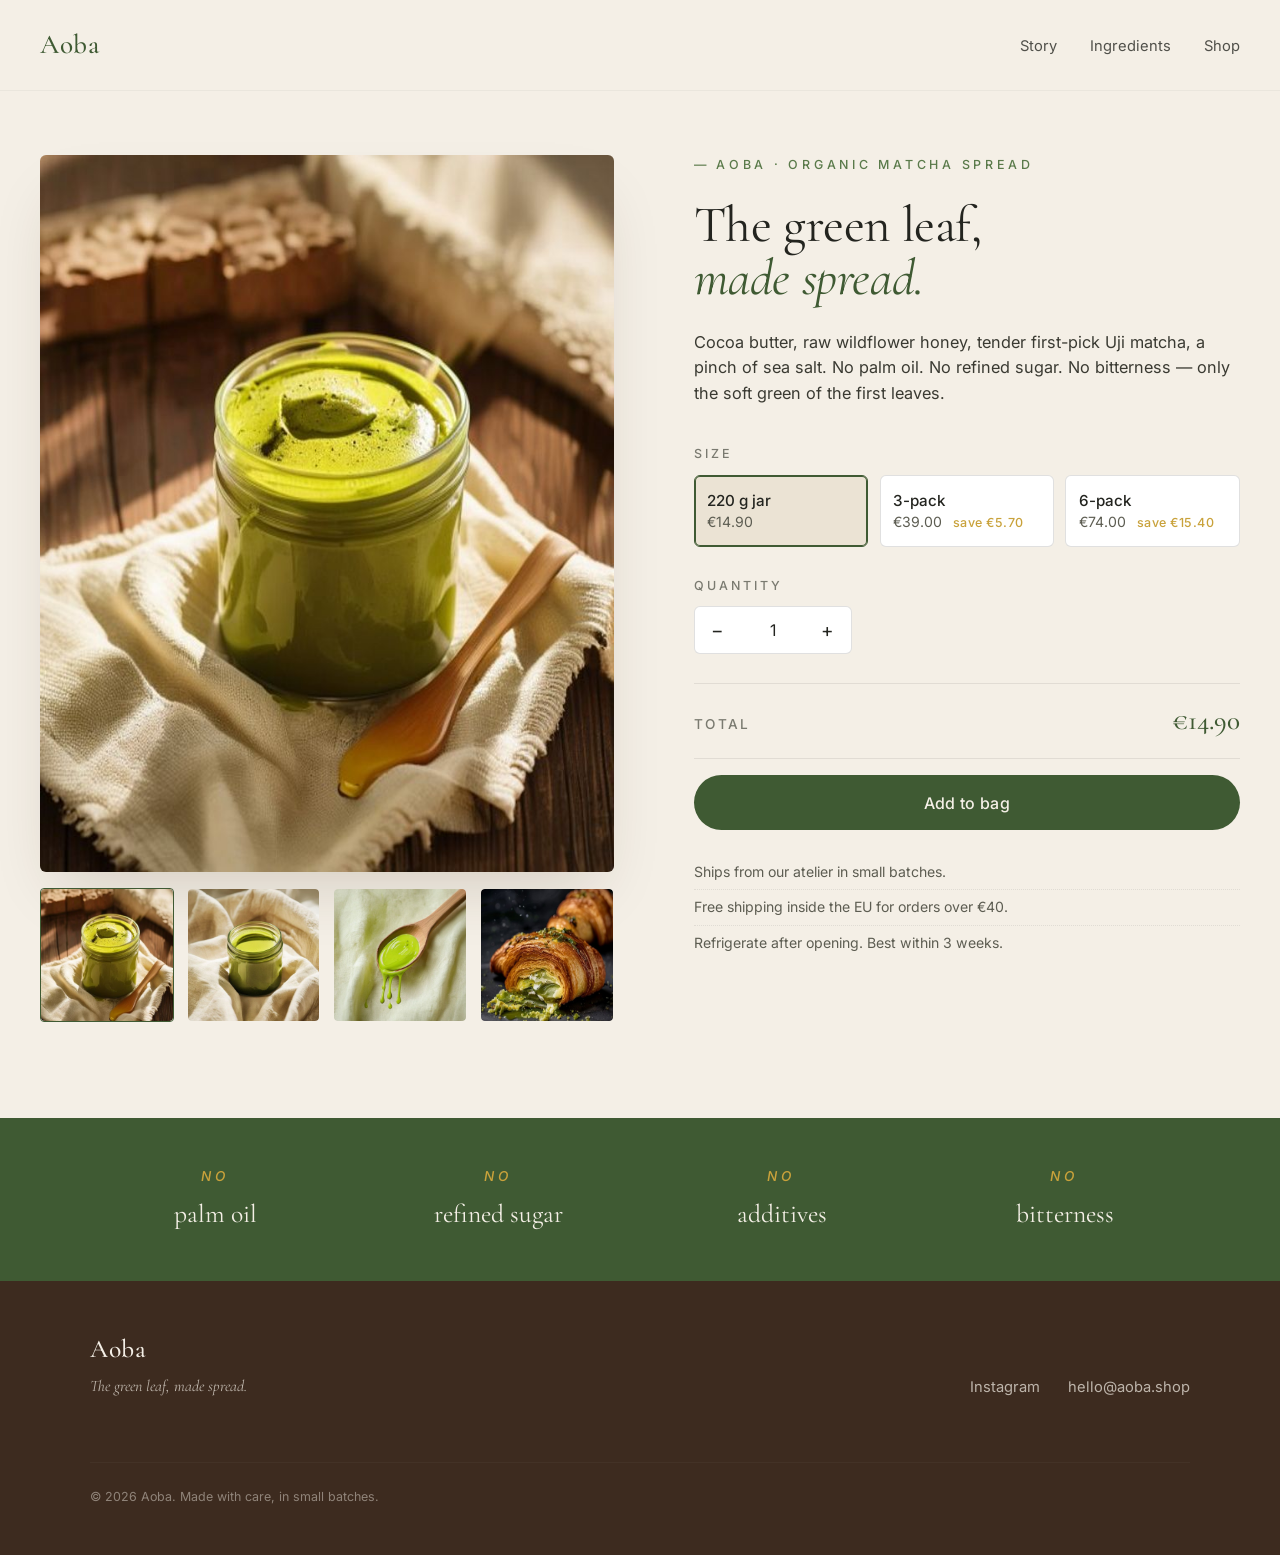
==== shop.html @ 6320a08e "Shop page with size/qty/buy flow → out-of-stock modal triggers email capture (better than passive 'N" ====
<!doctype html>
<html lang="en">
<head>
<meta charset="utf-8">
<meta name="viewport" content="width=device-width,initial-scale=1">
<title>Shop — Aoba</title>
<meta name="description" content="Aoba — organic matcha spread. Cocoa butter, raw honey, tender first-pick Uji matcha. 220g jars in single, 3-pack, and 6-pack.">
<meta property="og:title" content="Shop Aoba — organic matcha spread">
<meta property="og:image" content="img/hero-jar.jpg">
<link rel="preconnect" href="https://fonts.googleapis.com">
<link rel="preconnect" href="https://fonts.gstatic.com" crossorigin>
<link rel="stylesheet" href="https://fonts.googleapis.com/css2?family=Cormorant+Garamond:wght@300;400;500&family=Inter:wght@300;400;500;600&display=swap">
<link rel="stylesheet" href="style.css">
<link rel="icon" type="image/svg+xml" href="favicon.svg">
</head>
<body>

<header class="nav">
  <a class="brand" href="/aoba/">Aoba</a>
  <nav>
    <a href="/aoba/#story">Story</a>
    <a href="/aoba/#ingredients">Ingredients</a>
    <a href="/aoba/shop.html" aria-current="page">Shop</a>
  </nav>
</header>

<main class="shop">
  <section class="shop-gallery">
    <img class="shop-main" id="shop-main" src="img/hero-jar.jpg" alt="A jar of Aoba matcha spread.">
    <div class="shop-thumbs">
      <button data-img="img/hero-jar.jpg" class="active" aria-label="View hero shot"><img src="img/hero-jar.jpg" alt=""></button>
      <button data-img="img/grid-1.jpg" aria-label="View jar detail"><img src="img/grid-1.jpg" alt=""></button>
      <button data-img="img/grid-3.jpg" aria-label="View spoon detail"><img src="img/grid-3.jpg" alt=""></button>
      <button data-img="img/t-e-croissant.jpg" aria-label="View on croissant"><img src="img/t-e-croissant.jpg" alt=""></button>
    </div>
  </section>

  <section class="shop-detail">
    <p class="eyebrow">— Aoba · organic matcha spread</p>
    <h1>The green leaf,<br><em>made spread.</em></h1>
    <p class="shop-blurb">Cocoa butter, raw wildflower honey, tender first-pick Uji matcha, a pinch of sea salt. No palm oil. No refined sugar. No bitterness — only the soft green of the first leaves.</p>

    <div class="shop-row">
      <label class="shop-label">Size</label>
      <div class="size-options" id="size-options">
        <button type="button" class="size-btn active" data-sku="single" data-price="14.90">
          <span class="size-name">220 g jar</span>
          <span class="size-price">€14.90</span>
        </button>
        <button type="button" class="size-btn" data-sku="threepack" data-price="39.00">
          <span class="size-name">3-pack</span>
          <span class="size-price">€39.00 <em>save €5.70</em></span>
        </button>
        <button type="button" class="size-btn" data-sku="sixpack" data-price="74.00">
          <span class="size-name">6-pack</span>
          <span class="size-price">€74.00 <em>save €15.40</em></span>
        </button>
      </div>
    </div>

    <div class="shop-row">
      <label class="shop-label" for="qty">Quantity</label>
      <div class="qty-controls">
        <button type="button" class="qty-btn" id="qty-minus" aria-label="Decrease quantity">−</button>
        <input type="number" id="qty" value="1" min="1" max="10" inputmode="numeric">
        <button type="button" class="qty-btn" id="qty-plus" aria-label="Increase quantity">+</button>
      </div>
    </div>

    <div class="shop-row total-row">
      <span class="total-label">Total</span>
      <span class="total-price" id="total">€14.90</span>
    </div>

    <button type="button" class="shop-cta" id="add-to-bag">Add to bag</button>

    <ul class="shop-meta">
      <li>Ships from our atelier in small batches.</li>
      <li>Free shipping inside the EU for orders over €40.</li>
      <li>Refrigerate after opening. Best within 3 weeks.</li>
    </ul>
  </section>
</main>

<section class="shop-callouts">
  <div class="callouts-inner">
    <div class="callout"><span>No</span> palm oil</div>
    <div class="callout"><span>No</span> refined sugar</div>
    <div class="callout"><span>No</span> additives</div>
    <div class="callout"><span>No</span> bitterness</div>
  </div>
</section>

<!-- Out-of-stock modal — opens on Add-to-bag click -->
<div class="modal" id="oos-modal" hidden role="dialog" aria-modal="true" aria-labelledby="oos-title">
  <div class="modal-backdrop" data-close></div>
  <div class="modal-card">
    <button class="modal-close" data-close aria-label="Close">×</button>
    <p class="eyebrow centered">— Sorry</p>
    <h2 id="oos-title">We're temporarily out of stock.</h2>
    <p class="modal-lede">The first batch sold out faster than we planned for. The second is in production — we're waiting on a delivery of single-origin honey, and we'd rather wait than swap it.</p>
    <p class="modal-lede"><strong>Drop your email and we'll write you the moment the next batch is jarred.</strong> One email — that's it.</p>

    <form id="oos-form" action="https://formsubmit.co/07ecd00f53dd1c98a5a12493fbe01c0a" method="POST" class="modal-form">
      <input type="hidden" name="_subject" value="Aoba — out-of-stock notify signup">
      <input type="hidden" name="_template" value="table">
      <input type="hidden" name="_captcha" value="false">
      <input type="hidden" name="_next" value="https://www.cochoy.fr/aoba/thanks.html">
      <input type="hidden" name="source" value="shop-out-of-stock">
      <input type="hidden" name="sku" id="form-sku" value="single">
      <input type="hidden" name="qty" id="form-qty" value="1">
      <label for="oos-email" class="sr-only">Email address</label>
      <input id="oos-email" name="email" type="email" required placeholder="you@email.com" autocomplete="email">
      <button type="submit">Notify me</button>
    </form>
    <p class="finepriv">We only use your email to tell you when the next batch ships. Then we delete the list.</p>
  </div>
</div>

<footer>
  <div class="footer-inner">
    <div>
      <p class="brand">Aoba</p>
      <p class="tag">The green leaf, made spread.</p>
    </div>
    <div class="links">
      <a href="https://instagram.com/aoba.spread" rel="noopener" target="_blank">Instagram</a>
      <a href="mailto:hello@aoba.shop">hello@aoba.shop</a>
    </div>
    <p class="copy">© 2026 Aoba. Made with care, in small batches.</p>
  </div>
</footer>

<script>
(function(){
  const sizeBtns = document.querySelectorAll('.size-btn');
  const qty = document.getElementById('qty');
  const qtyMinus = document.getElementById('qty-minus');
  const qtyPlus = document.getElementById('qty-plus');
  const totalEl = document.getElementById('total');
  const addBtn = document.getElementById('add-to-bag');
  const modal = document.getElementById('oos-modal');
  const formSku = document.getElementById('form-sku');
  const formQty = document.getElementById('form-qty');
  const oosForm = document.getElementById('oos-form');
  const thumbs = document.querySelectorAll('.shop-thumbs button');
  const mainImg = document.getElementById('shop-main');

  let currentSku = 'single';
  let currentPrice = 14.90;

  function updateTotal(){
    const n = Math.max(1, Math.min(10, parseInt(qty.value, 10) || 1));
    qty.value = n;
    totalEl.textContent = '€' + (currentPrice * n).toFixed(2);
  }
  function selectSize(btn){
    sizeBtns.forEach(b => b.classList.remove('active'));
    btn.classList.add('active');
    currentSku = btn.dataset.sku;
    currentPrice = parseFloat(btn.dataset.price);
    updateTotal();
  }
  sizeBtns.forEach(b => b.addEventListener('click', () => selectSize(b)));
  qtyMinus.addEventListener('click', () => { qty.value = Math.max(1, (parseInt(qty.value,10)||1) - 1); updateTotal(); });
  qtyPlus.addEventListener('click', () => { qty.value = Math.min(10, (parseInt(qty.value,10)||1) + 1); updateTotal(); });
  qty.addEventListener('input', updateTotal);

  function openModal(){
    formSku.value = currentSku;
    formQty.value = qty.value;
    modal.hidden = false;
    document.body.style.overflow = 'hidden';
    setTimeout(() => document.getElementById('oos-email').focus(), 100);
  }
  function closeModal(){
    modal.hidden = true;
    document.body.style.overflow = '';
  }
  addBtn.addEventListener('click', openModal);
  modal.querySelectorAll('[data-close]').forEach(el => el.addEventListener('click', closeModal));
  document.addEventListener('keydown', (e) => { if (e.key === 'Escape' && !modal.hidden) closeModal(); });

  oosForm.addEventListener('submit', function(){
    const btn = this.querySelector('button[type=submit]');
    btn.textContent = 'Sending…';
    btn.disabled = true;
  });

  thumbs.forEach(t => t.addEventListener('click', function(){
    thumbs.forEach(x => x.classList.remove('active'));
    this.classList.add('active');
    mainImg.src = this.dataset.img;
  }));
})();
</script>
</body>
</html>
---- style.css ----
:root{
  --green:#5A7A4A;
  --green-deep:#3F5A33;
  --cream:#F4EFE6;
  --cream-deep:#EBE3D4;
  --cocoa:#3D2B1F;
  --honey:#C9A23B;
  --ink:#23241F;
  --serif:'Cormorant Garamond', Georgia, serif;
  --sans:'Inter', -apple-system, BlinkMacSystemFont, 'Helvetica Neue', sans-serif;
}
*{box-sizing:border-box;margin:0;padding:0}
html,body{background:var(--cream);color:var(--ink);font-family:var(--sans);font-weight:400;line-height:1.55;-webkit-font-smoothing:antialiased;}
img{max-width:100%;display:block}
a{color:var(--ink);text-decoration:none}
.sr-only{position:absolute;width:1px;height:1px;padding:0;margin:-1px;overflow:hidden;clip:rect(0,0,0,0);white-space:nowrap;border:0}

/* NAV */
.nav{display:flex;justify-content:space-between;align-items:center;padding:1.5rem 2.5rem;position:sticky;top:0;background:var(--cream);z-index:10;border-bottom:1px solid rgba(0,0,0,.04)}
.brand{font-family:var(--serif);font-weight:500;font-size:1.7rem;letter-spacing:.5px}
.brand{color:var(--green-deep)}
.brand .accent{color:var(--green);font-style:italic}
.nav nav a{margin-left:1.8rem;font-size:.92rem;font-weight:400;color:var(--ink);opacity:.78}
.nav nav a:hover{opacity:1;color:var(--green-deep)}

/* HERO */
.hero{display:grid;grid-template-columns:1.1fr 1fr;gap:4rem;padding:5rem 2.5rem 6rem;max-width:1200px;margin:0 auto;align-items:center}
.eyebrow{text-transform:uppercase;font-size:.78rem;letter-spacing:.3em;color:var(--green);font-weight:500;margin-bottom:1.5rem}
.eyebrow.centered{text-align:center}
.hero h1{font-family:var(--serif);font-weight:400;font-size:clamp(2.4rem,5vw,4.2rem);line-height:1.04;letter-spacing:-.5px;margin-bottom:1.8rem}
.hero h1 em{font-style:italic;color:var(--green-deep)}
.lede{font-size:1.08rem;max-width:34rem;margin-bottom:2.5rem;color:#3a3a32}
.cta{display:inline-block;background:var(--green-deep);color:var(--cream);padding:1rem 1.8rem;border-radius:999px;font-weight:500;font-size:.96rem;letter-spacing:.02em;transition:background .2s}
.cta:hover{background:var(--green)}
.stockline{margin-top:1.2rem;font-size:.85rem;color:#7a7a70;letter-spacing:.02em}
.hero-image img{border-radius:6px;box-shadow:0 30px 60px -20px rgba(60,40,20,.18);aspect-ratio:4/5;object-fit:cover;background:var(--cream-deep)}

/* STORY */
.story{background:var(--cream-deep);padding:6rem 2.5rem}
.story-inner{max-width:780px;margin:0 auto;text-align:center}
.story h2, .ingredients h2, .notify h2{font-family:var(--serif);font-weight:400;font-size:clamp(1.9rem,4vw,3rem);line-height:1.15;margin-bottom:1.8rem;letter-spacing:-.3px}
.story p, .notify-lede{font-size:1.05rem;color:#3d3d33;max-width:42rem;margin:0 auto}

/* INGREDIENTS */
.ingredients{padding:6rem 2.5rem;}
.ingredients-inner{max-width:1100px;margin:0 auto;text-align:center}
.ing-grid{display:grid;grid-template-columns:repeat(4,1fr);gap:2rem;margin-top:3rem;text-align:left}
.ing{padding:2rem 1.5rem;background:var(--cream-deep);border-radius:6px;border-top:2px solid var(--green)}
.ing-num{font-family:var(--serif);font-style:italic;font-size:1.1rem;color:var(--green);margin-bottom:1rem}
.ing h3{font-family:var(--serif);font-size:1.35rem;font-weight:500;margin-bottom:.8rem;color:var(--green-deep)}
.ing p{font-size:.95rem;color:#3d3d33;line-height:1.6}

/* CALLOUTS */
.callouts{background:var(--green-deep);color:var(--cream);padding:3rem 2.5rem}
.callouts-inner{max-width:1100px;margin:0 auto;display:grid;grid-template-columns:repeat(4,1fr);gap:2rem;text-align:center}
.callout{font-family:var(--serif);font-size:1.6rem;font-weight:400}
.callout span{color:var(--honey);font-style:italic;display:block;font-size:.85rem;letter-spacing:.3em;text-transform:uppercase;margin-bottom:.4rem;font-family:var(--sans);font-weight:500}

/* NOTIFY */
.notify{padding:6rem 2.5rem;background:var(--cream)}
.notify-inner{max-width:640px;margin:0 auto;text-align:center}
.notify h2{margin-bottom:1.5rem}
.notify-lede{margin-bottom:2.5rem}
.notify-form{display:flex;gap:.6rem;justify-content:center;flex-wrap:wrap;margin-bottom:1rem}
.notify-form input[type=email]{flex:1;min-width:260px;padding:1rem 1.2rem;border:1px solid rgba(0,0,0,.15);border-radius:999px;font-family:var(--sans);font-size:.96rem;background:#fff}
.notify-form input[type=email]:focus{outline:none;border-color:var(--green)}
.notify-form button{background:var(--green-deep);color:var(--cream);padding:1rem 1.8rem;border-radius:999px;border:none;font-family:var(--sans);font-weight:500;font-size:.96rem;cursor:pointer;transition:background .2s}
.notify-form button:hover{background:var(--green)}
.notify-form button:disabled{opacity:.6}
.finepriv{font-size:.82rem;color:#7a7a70;margin-top:1rem}

/* FOOTER */
footer{background:var(--cocoa);color:var(--cream);padding:3rem 2.5rem;margin-top:0}
.footer-inner{max-width:1100px;margin:0 auto;display:grid;grid-template-columns:1fr auto;gap:2rem;align-items:end}
footer .brand{color:var(--cream);font-size:1.6rem}
footer .brand .accent{color:var(--honey)}
footer .tag{font-family:var(--serif);font-style:italic;opacity:.7;margin-top:.3rem}
.links a{color:var(--cream);opacity:.7;margin-left:1.5rem;font-size:.92rem}
.links a:hover{opacity:1;color:var(--honey)}
.copy{grid-column:1/-1;font-size:.78rem;opacity:.45;margin-top:2rem;border-top:1px solid rgba(255,255,255,.08);padding-top:1.5rem}

/* RESPONSIVE */
@media (max-width:840px){
  .nav{padding:1rem 1.5rem}
  .nav nav a{margin-left:1rem;font-size:.85rem}
  .hero{grid-template-columns:1fr;gap:2.5rem;padding:3rem 1.5rem 4rem}
  .hero-image{order:-1}
  .hero-image img{aspect-ratio:5/4;max-width:480px;margin:0 auto}
  .story, .ingredients, .notify{padding:4rem 1.5rem}
  .ing-grid, .callouts-inner{grid-template-columns:repeat(2,1fr);gap:1.2rem}
  .footer-inner{grid-template-columns:1fr;text-align:center}
  .links a{margin:0 .8rem}
}

/* ===== SHOP ===== */
.shop{display:grid;grid-template-columns:1.05fr 1fr;gap:5rem;padding:4rem 2.5rem 6rem;max-width:1280px;margin:0 auto;align-items:start}
.shop-gallery{position:sticky;top:6rem}
.shop-main{width:100%;border-radius:6px;background:var(--cream-deep);aspect-ratio:4/5;object-fit:cover;box-shadow:0 30px 60px -20px rgba(60,40,20,.18)}
.shop-thumbs{display:grid;grid-template-columns:repeat(4,1fr);gap:.8rem;margin-top:1rem}
.shop-thumbs button{padding:0;border:1px solid transparent;background:transparent;border-radius:4px;cursor:pointer;overflow:hidden}
.shop-thumbs button.active{border-color:var(--green-deep)}
.shop-thumbs img{width:100%;aspect-ratio:1/1;object-fit:cover;display:block;border-radius:4px}
.shop-detail h1{font-family:var(--serif);font-weight:400;font-size:clamp(2rem,4vw,3.2rem);line-height:1.05;letter-spacing:-.4px;margin-bottom:1.5rem}
.shop-detail h1 em{font-style:italic;color:var(--green-deep)}
.shop-blurb{font-size:1.02rem;color:#3a3a32;margin-bottom:2.4rem;max-width:34rem}

.shop-row{margin-bottom:1.8rem}
.shop-label{display:block;font-size:.78rem;letter-spacing:.25em;text-transform:uppercase;color:#7a7a70;font-weight:500;margin-bottom:.7rem}

.size-options{display:grid;grid-template-columns:repeat(3,1fr);gap:.7rem}
.size-btn{appearance:none;border:1px solid rgba(0,0,0,.12);background:#fff;border-radius:6px;padding:.95rem .8rem;cursor:pointer;font-family:var(--sans);text-align:left;line-height:1.25;transition:all .15s}
.size-btn:hover{border-color:var(--green)}
.size-btn.active{border-color:var(--green-deep);background:var(--cream-deep);box-shadow:inset 0 0 0 1px var(--green-deep)}
.size-name{display:block;font-weight:500;font-size:.95rem;color:var(--ink)}
.size-price{display:block;font-size:.88rem;color:#5d5d52;margin-top:.2rem}
.size-price em{color:var(--honey);font-style:normal;font-weight:500;font-size:.78rem;margin-left:.4rem;letter-spacing:.04em}

.qty-controls{display:inline-flex;align-items:center;border:1px solid rgba(0,0,0,.12);border-radius:6px;overflow:hidden;background:#fff}
.qty-btn{appearance:none;border:0;background:transparent;width:46px;height:46px;font-size:1.2rem;cursor:pointer;color:var(--ink);font-family:var(--sans)}
.qty-btn:hover{background:var(--cream-deep);color:var(--green-deep)}
.qty-controls input{border:0;width:64px;height:46px;text-align:center;font-family:var(--sans);font-size:1rem;background:transparent;color:var(--ink)}
.qty-controls input::-webkit-inner-spin-button,.qty-controls input::-webkit-outer-spin-button{-webkit-appearance:none;margin:0}

.total-row{display:flex;justify-content:space-between;align-items:baseline;padding:1rem 0;border-top:1px solid rgba(0,0,0,.08);border-bottom:1px solid rgba(0,0,0,.08);margin:1rem 0}
.total-label{font-size:.85rem;letter-spacing:.18em;text-transform:uppercase;color:#7a7a70;font-weight:500}
.total-price{font-family:var(--serif);font-size:1.7rem;color:var(--green-deep);font-weight:500}

.shop-cta{display:block;width:100%;background:var(--green-deep);color:var(--cream);padding:1.1rem 1.8rem;border-radius:999px;border:none;font-family:var(--sans);font-weight:500;font-size:1rem;letter-spacing:.02em;cursor:pointer;transition:background .2s;margin-bottom:1.5rem}
.shop-cta:hover{background:var(--green)}

.shop-meta{list-style:none;padding:0;margin:0;font-size:.88rem;color:#5d5d52}
.shop-meta li{padding:.4rem 0;border-bottom:1px dotted rgba(0,0,0,.08)}
.shop-meta li:last-child{border-bottom:none}

.shop-callouts{background:var(--green-deep);color:var(--cream);padding:3rem 2.5rem}
.shop-callouts .callouts-inner{max-width:1100px;margin:0 auto;display:grid;grid-template-columns:repeat(4,1fr);gap:2rem;text-align:center}

/* ===== MODAL ===== */
.modal{position:fixed;inset:0;z-index:50;display:flex;align-items:center;justify-content:center;padding:1.5rem}
.modal[hidden]{display:none}
.modal-backdrop{position:absolute;inset:0;background:rgba(35,36,31,.55);backdrop-filter:blur(4px)}
.modal-card{position:relative;background:var(--cream);max-width:480px;width:100%;padding:3rem 2.4rem 2.2rem;border-radius:10px;box-shadow:0 50px 100px -20px rgba(0,0,0,.4);animation:modalIn .25s ease-out}
@keyframes modalIn{from{opacity:0;transform:translateY(10px)}to{opacity:1;transform:translateY(0)}}
.modal-close{position:absolute;top:.7rem;right:1rem;background:transparent;border:0;font-size:1.8rem;color:#7a7a70;cursor:pointer;line-height:1}
.modal-close:hover{color:var(--green-deep)}
.modal h2{font-family:var(--serif);font-weight:400;font-size:clamp(1.6rem,3.5vw,2.2rem);line-height:1.15;margin:.5rem 0 1.2rem;text-align:center}
.modal-lede{text-align:center;font-size:.98rem;color:#3a3a32;margin-bottom:1rem}
.modal-form{display:flex;gap:.5rem;margin-top:1.5rem;flex-wrap:wrap}
.modal-form input[type=email]{flex:1;min-width:200px;padding:.9rem 1rem;border:1px solid rgba(0,0,0,.15);border-radius:999px;font-family:var(--sans);font-size:.95rem;background:#fff}
.modal-form input[type=email]:focus{outline:none;border-color:var(--green)}
.modal-form button{background:var(--green-deep);color:var(--cream);padding:.9rem 1.6rem;border-radius:999px;border:none;font-family:var(--sans);font-weight:500;font-size:.95rem;cursor:pointer}
.modal-form button:hover{background:var(--green)}

/* ===== SHOP responsive ===== */
@media (max-width:840px){
  .shop{grid-template-columns:1fr;gap:2rem;padding:2rem 1.5rem 4rem}
  .shop-gallery{position:static}
  .shop-callouts .callouts-inner{grid-template-columns:repeat(2,1fr);gap:1.2rem}
  .size-options{grid-template-columns:1fr;gap:.5rem}
  .size-btn{display:flex;justify-content:space-between;align-items:center;text-align:left}
  .size-price{margin-top:0}
  .modal-card{padding:2.2rem 1.5rem}
}
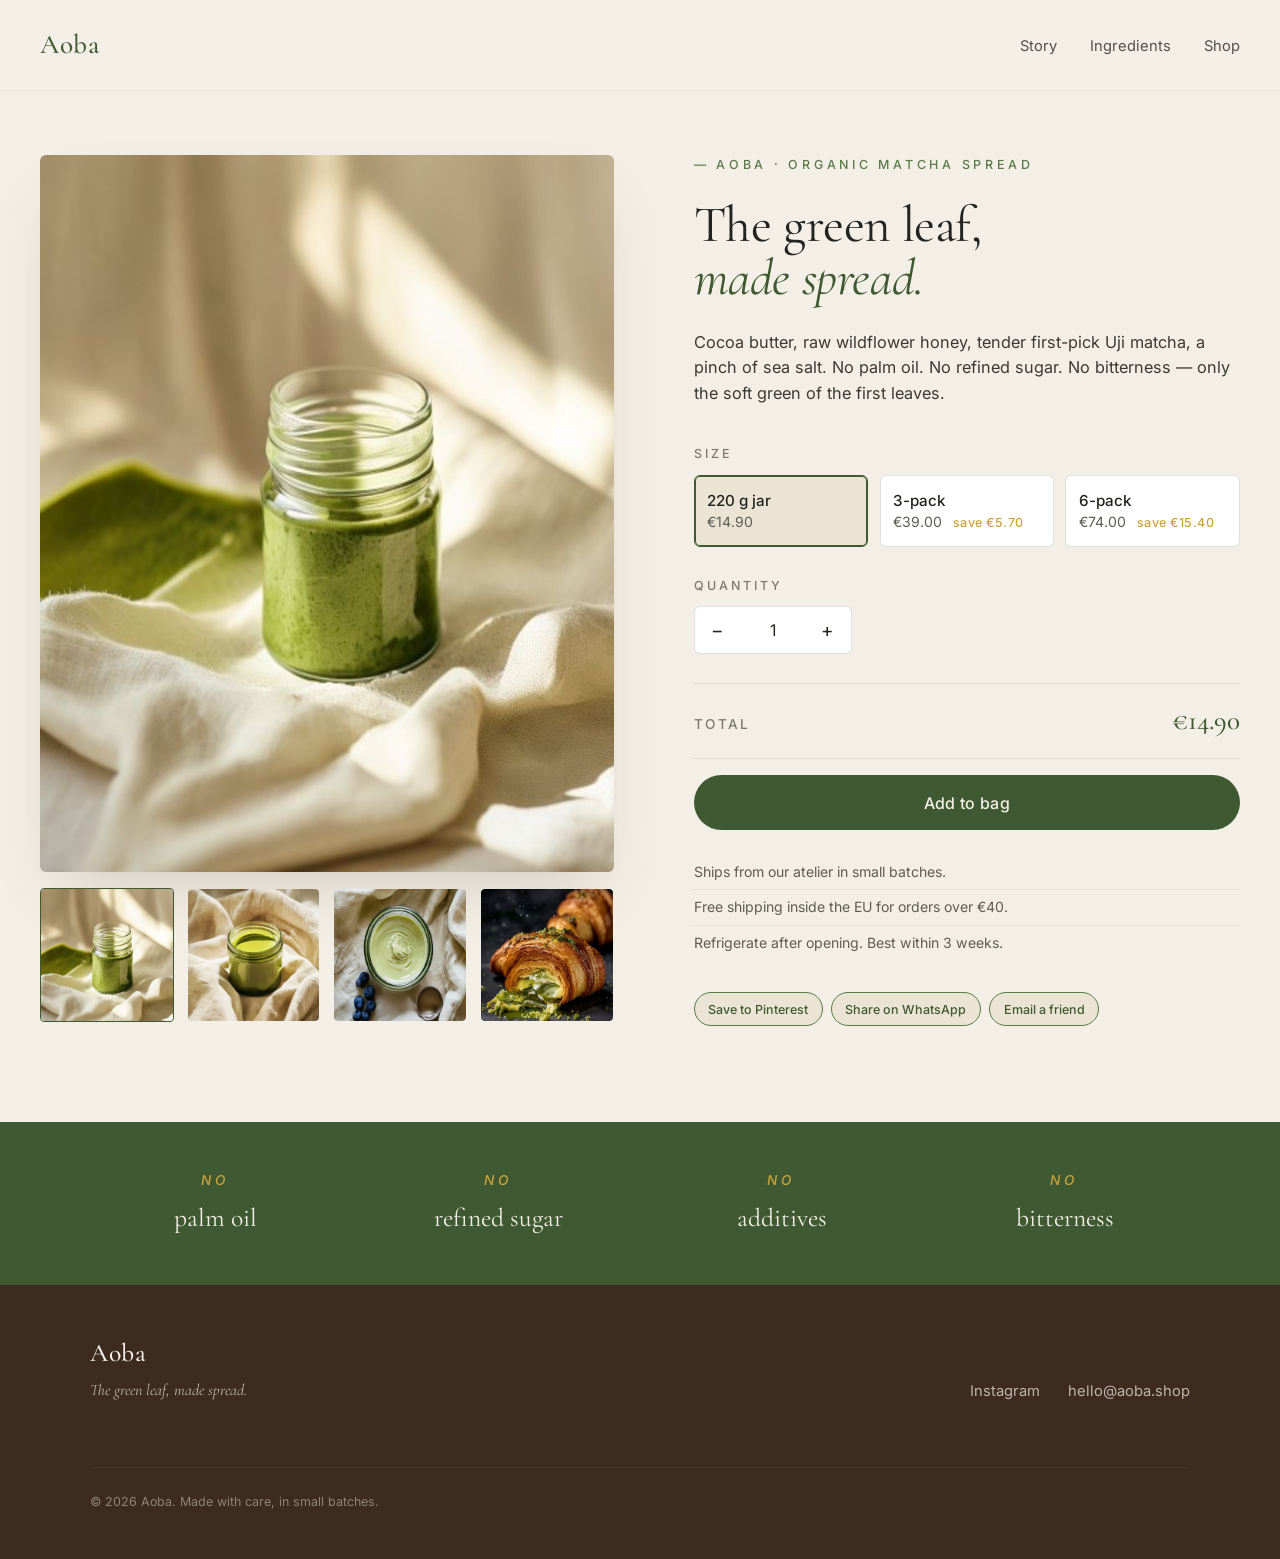
==== commit 481bab99: "Add Save-to-Pinterest + Share buttons on shop page for compounding reach" ====
--- a/shop.html
+++ b/shop.html
@@ -12,6 +12,22 @@
 <link rel="stylesheet" href="https://fonts.googleapis.com/css2?family=Cormorant+Garamond:wght@300;400;500&family=Inter:wght@300;400;500;600&display=swap">
 <link rel="stylesheet" href="style.css">
 <link rel="icon" type="image/svg+xml" href="favicon.svg">
+<script type="application/ld+json">
+{
+  "@context": "https://schema.org/",
+  "@type": "Product",
+  "name": "Aoba — organic matcha spread",
+  "image": ["https://www.cochoy.fr/aoba/img/hero-jar.jpg"],
+  "description": "Aoba is an organic matcha spread of cocoa butter, raw wildflower honey, tender first-pick Uji matcha, and a pinch of sea salt. No palm oil, no refined sugar, no additives.",
+  "brand": {"@type":"Brand","name":"Aoba"},
+  "sku": "aoba-220g-jar",
+  "offers": [
+    {"@type":"Offer","sku":"aoba-220g-single","price":"14.90","priceCurrency":"EUR","availability":"https://schema.org/OutOfStock"},
+    {"@type":"Offer","sku":"aoba-220g-3pack","price":"39.00","priceCurrency":"EUR","availability":"https://schema.org/OutOfStock"},
+    {"@type":"Offer","sku":"aoba-220g-6pack","price":"74.00","priceCurrency":"EUR","availability":"https://schema.org/OutOfStock"}
+  ]
+}
+</script>
 </head>
 <body>
 
@@ -79,6 +95,12 @@
       <li>Free shipping inside the EU for orders over €40.</li>
       <li>Refrigerate after opening. Best within 3 weeks.</li>
     </ul>
+
+    <div class="shop-share">
+      <a class="share-btn" href="https://www.pinterest.com/pin/create/button/?url=https%3A%2F%2Fwww.cochoy.fr%2Faoba%2Fshop.html&media=https%3A%2F%2Fwww.cochoy.fr%2Faoba%2Fimg%2Fhero-jar.jpg&description=Aoba%20%E2%80%94%20organic%20matcha%20spread%20without%20palm%20oil" target="_blank" rel="noopener">Save to Pinterest</a>
+      <a class="share-btn" href="https://wa.me/?text=Aoba%20%E2%80%94%20organic%20matcha%20spread%20without%20palm%20oil%3A%20https%3A%2F%2Fwww.cochoy.fr%2Faoba%2F" target="_blank" rel="noopener">Share on WhatsApp</a>
+      <a class="share-btn" href="mailto:?subject=Aoba%20%E2%80%94%20organic%20matcha%20spread&body=Found%20this%2C%20thought%20of%20you.%20Aoba%20is%20a%20matcha%20spread%20made%20with%20cocoa%20butter%20and%20honey%2C%20no%20palm%20oil.%20The%20first%20batch%20sold%20out%20but%20there%27s%20a%20notify%20list%3A%20https%3A%2F%2Fwww.cochoy.fr%2Faoba%2F">Email a friend</a>
+    </div>
   </section>
 </main>
 
--- a/style.css
+++ b/style.css
@@ -161,3 +161,21 @@
   .size-price{margin-top:0}
   .modal-card{padding:2.2rem 1.5rem}
 }
+
+/* Share buttons on thanks page */
+.share-btn{
+  display:inline-block;
+  background:var(--cream-deep);
+  color:var(--green-deep);
+  border:1px solid var(--green);
+  padding:.55rem 1rem;
+  border-radius:999px;
+  font-size:.85rem;
+  font-weight:500;
+  text-decoration:none;
+  transition:all .15s;
+}
+.share-btn:hover{background:var(--green-deep);color:var(--cream)}
+
+.shop-share{margin-top:2rem;display:flex;gap:.5rem;flex-wrap:wrap;align-items:center}
+.shop-share .share-btn{font-size:.78rem;padding:.4rem .85rem}
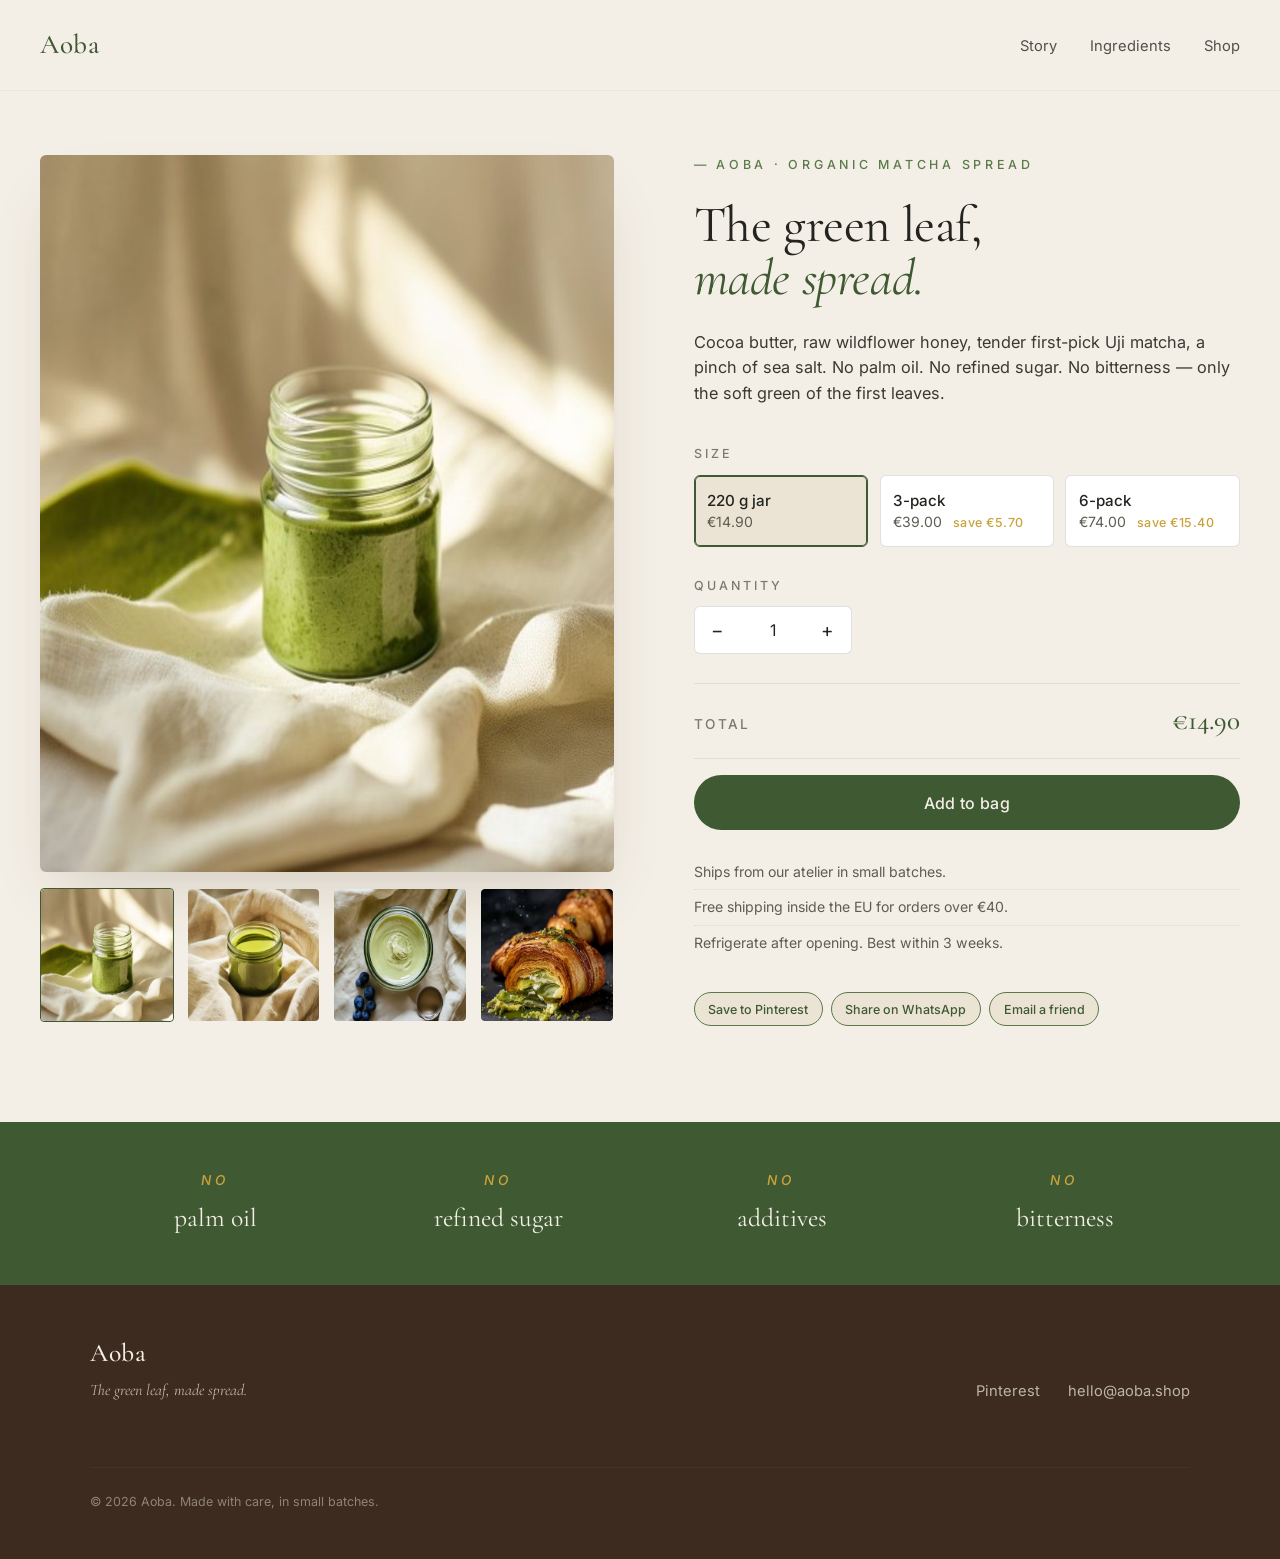
==== commit c6678d4d: "Fix lingering bad copy in index.html + point schema.org sameAs to live Pinterest board (was pointing" ====
--- a/shop.html
+++ b/shop.html
@@ -146,7 +146,7 @@
       <p class="tag">The green leaf, made spread.</p>
     </div>
     <div class="links">
-      <a href="https://instagram.com/aoba.spread" rel="noopener" target="_blank">Instagram</a>
+      <a href="https://www.pinterest.com/jeremycochoyaoba/aoba-matcha-spread/" rel="noopener" target="_blank">Pinterest</a>
       <a href="mailto:hello@aoba.shop">hello@aoba.shop</a>
     </div>
     <p class="copy">© 2026 Aoba. Made with care, in small batches.</p>
